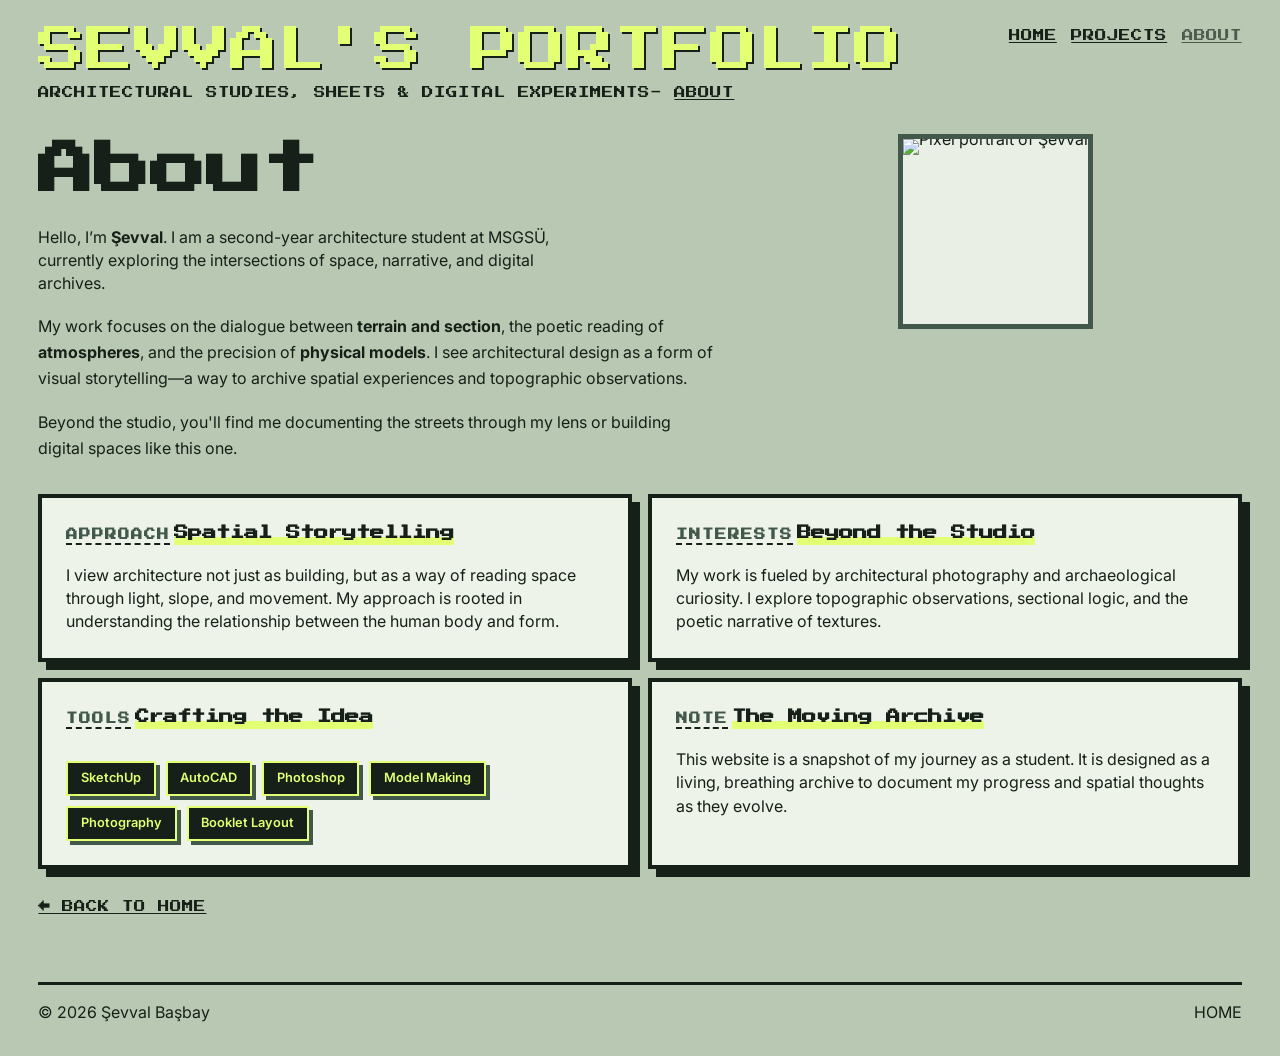
==== about.html @ 3dab89d3 "Add files via upload" ====
<!DOCTYPE html>
<html lang="tr">
<head>
  <meta charset="UTF-8" />
  <meta name="viewport" content="width=device-width, initial-scale=1.0" />
  <title>About | Şevval Başbay</title>

  <link rel="icon" type="image/png" href="images/portrait.png" />

  <link rel="preconnect" href="https://fonts.googleapis.com" />
  <link rel="preconnect" href="https://fonts.gstatic.com" crossorigin />
  <link
    href="https://fonts.googleapis.com/css2?family=Inter:wght@400;500;600;700;800&family=Press+Start+2P&family=Silkscreen:wght@400;700&family=Tiny5&family=VT323&display=swap"
    rel="stylesheet"
  />

  <link rel="stylesheet" href="style.css" />
</head>
<body>
  <div class="site-shell">
    <header class="site-header">
      <div class="container header-row">
        <div class="title-group">
          <a href="index.html" class="site-title font-cycle" id="cyclingTitle">SEVVAL'S PORTFOLIO</a>
          <p class="site-subtitle">
             ARCHITECTURAL STUDIES, SHEETS & DIGITAL EXPERIMENTS-
            <a href="about.html">ABOUT</a>
          </p>
        </div>

        <nav aria-label="Main navigation">
          <ul class="nav-links">
            <li><a href="index.html">HOME</a></li>
            <li><a href="index.html#projects">PROJECTS</a></li>
            <li><a href="about.html" class="active">ABOUT</a></li>
          </ul>
        </nav>
      </div>
    </header>

    <main class="about-page container">
      <section class="about-top reveal">
  <div class="about-left">
    <h1>About</h1>
    <p class="about-intro">
      Hello, I’m <strong>Şevval</strong>. I am a second-year architecture student at MSGSÜ, currently exploring the intersections of space, narrative, and digital archives.
    </p>
    <p class="about-description">
      My work focuses on the dialogue between <strong>terrain and section</strong>, the poetic reading of <strong>atmospheres</strong>, and the precision of <strong>physical models</strong>. I see architectural design as a form of visual storytelling—a way to archive spatial experiences and topographic observations. 
    </p>
    <p class="about-description">
      Beyond the studio, you'll find me documenting the streets through my lens or building digital spaces like this one.
    </p>
  </div>

  <div class="about-right portrait-card" id="portraitCard">
  <img src="images/portrait.png" alt="Pixel portrait of Şevval" class="portrait-open" />
  <img src="images/portrait-closed.png" alt="Pixel portrait of Şevval closed eyes" class="portrait-closed" />
  
  <div class="portrait-note" id="portraitNote">
    <span class="portrait-arrow">→</span>
    <span class="portrait-text">this is me & my froggy</span>
  </div>
</div>
</section>

      <section class="about-cards">
  <article class="about-card reveal">
    <span class="section-label">APPROACH</span>
    <h2>Spatial Storytelling</h2>
    <p>
      I view architecture not just as building, but as a way of reading space through light, slope, and movement. 
      My approach is rooted in understanding the relationship between the human body and form.
    </p>
  </article>

  <article class="about-card reveal">
    <span class="section-label">INTERESTS</span>
    <h2>Beyond the Studio</h2>
    <p>
      My work is fueled by architectural photography and archaeological curiosity. 
      I explore topographic observations, sectional logic, and the poetic narrative of textures.
    </p>
  </article>

  <article class="about-card reveal">
    <span class="section-label">TOOLS</span>
    <h2>Crafting the Idea</h2>
    <ul class="tool-pills">
      <li>SketchUp</li>
      <li>AutoCAD</li>
      <li>Photoshop</li>
      <li>Model Making</li>
      <li>Photography</li>
      <li>Booklet Layout</li>
    </ul>
  </article>

  <article class="about-card reveal">
    <span class="section-label">NOTE</span>
    <h2>The Moving Archive</h2>
    <p>
      This website is a snapshot of my journey as a student. 
      It is designed as a living, breathing archive to document my progress and spatial thoughts as they evolve.
    </p>
  </article>
</section>
      <div class="back-row reveal">
        <a href="index.html" class="back-home">← BACK TO HOME</a>
      </div>
    </main>

    <footer class="site-footer">
      <div class="container footer-row">
        <p>© 2026 Şevval Başbay</p>
        <a href="index.html">HOME</a>
      </div>
    </footer>
  </div>

  <script src="script.js"></script>
</body>
</html>
---- style.css ----
/* ---------------- RESET ---------------- */
* {
  margin: 0;
  padding: 0;
  box-sizing: border-box;
}

html {
  scroll-behavior: smooth;
}

body {
  font-family: "Inter", sans-serif;
  background: #b9c8b2;
  color: #162018;
  line-height: 1.45;
}

img {
  width: 100%;
  display: block;
}

a,
button {
  color: inherit;
  font: inherit;
}

a {
  text-decoration: none;
}

button {
  background: none;
  border: none;
  cursor: pointer;
}

ul {
  list-style: none;
}

.container {
  width: min(1280px, 94%);
  margin: 0 auto;
}

/* ---------------- TYPE ---------------- */
.site-title,
.strip-heading h2,
.card-text h3,
.panel-box h3,
.about-left h1,
.about-card h2,
.book-footer p,
.book-kicker,
.intro-page h3,
.project-window-text h3 {
  font-family: "Press Start 2P", cursive;
}

.site-title {
  font-size: clamp(1.8rem, 4vw, 3rem);
  line-height: 1.1;
  display: inline-block;
  transition: transform 0.25s ease, opacity 0.25s ease;
}

.site-subtitle,
.nav-links a,
.section-label,
.card-badge,
.panel-link a,
.back-home {
  font-family: "Press Start 2P", cursive;
  font-size: 0.72rem;
  line-height: 1.6;
}

.card-text p,
.panel-box p,
.about-intro,
.about-card p,
.intro-bar p,
.strip-heading p,
.intro-page p,
.project-window-text p {
  font-size: 1rem;
}

/* ---------------- CYCLING TITLE ---------------- */
.font-cycle {
  will-change: transform;
}

.title-font-1 {
  font-family: "Press Start 2P", cursive;
}

.title-font-2 {
  font-family: "Silkscreen", cursive;
}

.title-font-3 {
  font-family: "Tiny5", cursive;
}

.title-font-4 {
  font-family: "VT323", monospace;
  letter-spacing: 0.01em;
}

.font-switch {
  transform: translateY(-1px);
}

/* ---------------- HEADER ---------------- */
.site-header {
  padding: 1.5rem 0 1rem;
}

.header-row {
  display: grid;
  grid-template-columns: 1fr auto;
  gap: 1rem;
  align-items: start;
}

.title-group {
  display: flex;
  flex-direction: column;
  gap: 0.4rem;
}

.site-subtitle a,
.nav-links a,
.panel-link a,
.back-home {
  text-decoration: underline;
}

.nav-links {
  display: flex;
  gap: 0.9rem;
  flex-wrap: wrap;
  justify-content: flex-end;
}

.nav-links a.active {
  opacity: 0.65;
}

/* ---------------- INTRO ---------------- */
.intro-bar {
  padding: 0.7rem 0 1.8rem;
}

.intro-bar p {
  max-width: 760px;
}

/* ---------------- MOVING STRIP ---------------- */
.moving-strip-section {
  padding-bottom: 3rem;
}

.strip-heading {
  margin-bottom: 1.2rem;
}

.strip-heading h2 {
  font-size: clamp(1.2rem, 2vw, 1.8rem);
  line-height: 1.6;
  margin-bottom: 0.6rem;
}

.strip-viewport {
  overflow: hidden;
  width: 100%;
  padding: 5.4rem 0 1rem;
  position: relative;
}

.strip-track {
  display: flex;
  gap: 1.6rem;
  width: max-content;
  animation: scrollStrip 36s linear infinite;
}

.strip-track:hover {
  animation-play-state: paused;
}

@keyframes scrollStrip {
  from {
    transform: translateX(0);
  }
  to {
    transform: translateX(-45%);
  }
}

/* ---------------- CARDS ---------------- */
.study-card {
  position: relative;
  display: flex;
  flex-direction: column;
  gap: 1rem;
  width: 360px;
  flex-shrink: 0;
  min-height: 100%;
  cursor: pointer;
}

.card-image-wrap {
  background: #e9efe5;
  border: 5px solid #41584a;
  box-shadow: 0 0 0 1px #162018 inset;
  overflow: hidden;
  transition: transform 0.18s ease;
}

.card-image-wrap img {
  aspect-ratio: 4 / 6;
  object-fit: cover;
}

.study-card:hover .card-image-wrap {
  transform: translateY(-4px);
}

.card-badge {
  position: absolute;
  top: 12px;
  left: 12px;
  z-index: 2;
  padding: 0.45rem 0.7rem;
  border: 3px solid #41584a;
  box-shadow: 4px 4px 0 #41584a;
}

.badge-new {
  background: #d9e8c1;
}

.badge-popular {
  background: #dbe8df;
}

.card-text h3 {
  font-size: 1rem;
  line-height: 1.6;
  margin-bottom: 0.65rem;
}

.card-text p {
  max-width: 34ch;
}

/* ---------------- FROG ---------------- */
.frog-runner {
  position: absolute;
  left: -100px;
  top: 0rem;
  z-index: 20;
  animation: frogRun 11s linear infinite;
}

.frog-runner img {
  width: 64px;
  height: auto;
  display: block;
  filter: drop-shadow(0 2px 0 rgba(22, 32, 24, 0.14));
  transition: opacity 0.2s ease, filter 0.2s ease;
}

.frog-runner:hover img {
  opacity: 0.92;
  filter: drop-shadow(0 3px 0 rgba(22, 32, 24, 0.22));
}

.strip-viewport:hover .frog-runner,
.strip-viewport:hover .strip-track {
  animation-play-state: paused;
}

@keyframes frogRun {
  0% {
    transform: translateX(0) translateY(18px) rotate(0deg);
  }
  10% {
    transform: translateX(150px) translateY(0px) rotate(-10deg);
  }
  20% {
    transform: translateX(300px) translateY(18px) rotate(0deg);
  }
  30% {
    transform: translateX(470px) translateY(2px) rotate(-10deg);
  }
  40% {
    transform: translateX(640px) translateY(18px) rotate(0deg);
  }
  50% {
    transform: translateX(820px) translateY(0px) rotate(-10deg);
  }
  60% {
    transform: translateX(1000px) translateY(18px) rotate(0deg);
  }
  70% {
    transform: translateX(1180px) translateY(2px) rotate(-10deg);
  }
  80% {
    transform: translateX(1370px) translateY(18px) rotate(0deg);
  }
  90% {
    transform: translateX(1560px) translateY(0px) rotate(-10deg);
  }
  100% {
    transform: translateX(1760px) translateY(18px) rotate(0deg);
  }
}

/* ---------------- PANELS ---------------- */
.bottom-panel {
  display: grid;
  grid-template-columns: 1fr 1fr auto;
  gap: 1rem;
  padding-bottom: 3rem;
}

.panel-box {
  border: 4px solid #41584a;
  background: #edf3e8;
  padding: 1rem;
  min-height: 120px;
}

.panel-box h3 {
  font-size: 0.9rem;
  line-height: 1.6;
  margin-bottom: 0.7rem;
}

.panel-link {
  display: flex;
  align-items: center;
  justify-content: center;
  min-width: 250px;
}

/* ---------------- ABOUT PAGE ---------------- */
.about-page {
  padding: 1rem 0 3rem;
}

.about-top {
  display: grid;
  grid-template-columns: 1.1fr 0.8fr;
  gap: 2rem;
  align-items: start;
  margin-bottom: 2rem;
}

.section-label {
  display: inline-block;
  margin-bottom: 1rem;
}

.about-left h1 {
  font-size: clamp(2rem, 5vw, 3.5rem);
  line-height: 1.3;
  margin-bottom: 1.2rem;
}

.about-intro {
  max-width: 560px;
}

.about-right {
  border: 5px solid #41584a;
  background: #e9efe5;
  overflow: hidden;
  max-width: 420px;
}

.about-right img {
  width: 100%;
  aspect-ratio: 1 / 1;
  object-fit: cover;
  image-rendering: pixelated;
}

.about-cards {
  display: grid;
  grid-template-columns: repeat(2, 1fr);
  gap: 1rem;
}

.about-card {
  border: 4px solid #41584a;
  background: #edf3e8;
  padding: 1rem;
}

.about-card h2 {
  font-size: 1rem;
  line-height: 1.6;
  margin-bottom: 0.8rem;
}

.tool-pills {
  display: flex;
  flex-wrap: wrap;
  gap: 0.6rem;
  margin-top: 0.8rem;
}

.tool-pills li {
  padding: 0.45rem 0.7rem;
  border: 3px solid #41584a;
  background: #f8fbf6;
  font-size: 0.9rem;
  font-weight: 600;
}

.back-row {
  padding-top: 1.6rem;
}

/* ---------------- PORTRAIT NOTE ---------------- */
/* Ana Kapsayıcı */
.portrait-card {
  position: relative;
  cursor: pointer;
  width: fit-content; /* Sadece resim kadar yer kapla */
  margin: 0 auto;
  line-height: 0; /* Resim altındaki boşluğu siler */
}

/* Resimlerin Temel Ayarı */
.portrait-card img {
  max-width: 100%;
  height: auto;
  display: block;
}

/* Kapalı Göz Resmini Tam Üste Bindir */
.portrait-closed {
  position: absolute;
  top: 0;
  left: 0;
  opacity: 0; /* Normalde gizli */
  pointer-events: none; /* Tıklamayı engellemesin */
}

/* Göz kırpma sınıfı geldiğinde göster */
.portrait-card.blinking .portrait-closed {
  opacity: 1;
}

.portrait-note {
  position: absolute;
  /* Vesikalığın tam sol alt köşesine sıfırlıyoruz */
  bottom: 0;
  left: 0;
  
  /* Daha küçük ve zarif bir font boyutu */
  font-family: "Press Start 2P", cursive;
  font-size: 0.4rem; /* 0.5'ten 0.4'e düşürdük, tam bir mikro-etiket oldu */
  color: #162018;
  
  display: flex;
  align-items: center;
  gap: 0.25rem; /* Boşlukları da daralttık */
  
  opacity: 0;
  transform: translateY(5px); /* Daha kısa bir kayma mesafesi */
  pointer-events: none;
  transition: all 0.25s ease;
  z-index: 20;
  
  /* Kutuyu küçültmek için padding'i azalttık */
  background: rgba(232, 245, 202, 0.95);
  padding: 3px 6px; 
  
  /* Çerçeveleri incelttik ki kaba durmasın */
  border-top: 2px solid #162018; 
  border-right: 2px solid #162018;
  box-shadow: 1.5px 1.5px 0px #ccff00; /* Neon vurgusu da daha ince */
}

/* Hover olduğunda etiketi göster */
.portrait-card:hover .portrait-note {
  opacity: 1;
  transform: translateY(0);
}
/* Hover olduğunda veya aktifken yazı yerine gelsin */
.portrait-card:hover .portrait-note,
.portrait-card.active .portrait-note {
  opacity: 1;
  transform: translateY(-50%) translateX(0);
}

/* Kart aktif olduğunda veya üzerine gelindiğinde notu göster */
.portrait-card:hover .portrait-note,
.portrait-card.active .portrait-note {
  opacity: 1;
  transform: translateY(-50%) translateX(0);
}
.portrait-arrow {
  font-family: "Press Start 2P", cursive;
  font-size: 1rem;
  color: #162018;
  animation: arrowBounce 0.9s ease-in-out infinite;
}

.portrait-text {
  font-family: "Press Start 2P", cursive;
  font-size: 0.55rem;
  line-height: 1.6;
  background: #f8fbf6;
  border: 3px solid #41584a;
  padding: 0.45rem 0.55rem;
  box-shadow: 4px 4px 0 #41584a;
  color: #162018;
}

@keyframes arrowBounce {
  0% {
    transform: translateX(0) translateY(0);
  }
  50% {
    transform: translateX(6px) translateY(4px);
  }
  100% {
    transform: translateX(0) translateY(0);
  }
}

/* ---------------- BOOK MODAL ---------------- */
.book-modal {
  position: fixed;
  inset: 0;
  z-index: 3000;
  opacity: 0;
  visibility: hidden;
  transition: opacity 0.22s ease, visibility 0.22s ease;
}

.book-modal.active {
  opacity: 1;
  visibility: visible;
}

.book-overlay {
  position: absolute;
  inset: 0;
  background: rgba(12, 18, 13, 0.84);
}

.book-window {
  position: relative;
  width: min(1100px, 94vw);
  height: min(88vh, 920px);
  margin: 4vh auto 0;
  background: #edf3e8;
  border: 5px solid #41584a;
  box-shadow: 10px 10px 0 #162018;
  padding: 1.5rem 1rem 1rem;
  display: flex;
  flex-direction: column;
  z-index: 1;
}

.book-close {
  position: absolute;
  top: 12px;
  right: 14px;
  width: 46px;
  height: 46px;
  border: 4px solid #41584a;
  background: #f8fbf6;
  color: #162018;
  font-size: 2rem;
}

.book-viewer {
  flex: 1;
  display: grid;
  grid-template-columns: 60px 1fr 60px;
  gap: 0.8rem;
  align-items: center;
  min-height: 0;
}

.book-page-stage {
  height: 100%;
  display: flex;
  align-items: center;
  justify-content: center;
  perspective: 1400px;
  overflow: hidden;
}

.book-page-shell {
  width: 100%;
  height: 100%;
  max-width: 760px;
  display: flex;
  align-items: center;
  justify-content: center;
  transform-style: preserve-3d;
}

.book-page,
.book-page-shell img {
  width: 100%;
  max-height: 100%;
  background: #fff;
  border: 1px solid rgba(0, 0, 0, 0.08);
  box-shadow: 0 10px 24px rgba(0, 0, 0, 0.16);
}

.book-page {
  padding: clamp(1.2rem, 3vw, 2.5rem);
  display: flex;
  flex-direction: column;
  justify-content: center;
}

.book-kicker {
  font-size: 0.62rem;
  line-height: 1.8;
  margin-bottom: 1.2rem;
  color: #41584a;
}

.intro-page h3 {
  font-size: clamp(1rem, 2vw, 1.4rem);
  line-height: 1.8;
  margin-bottom: 1rem;
}

.intro-page p {
  margin-bottom: 1rem;
  color: #162018;
}

.intro-note {
  font-weight: 700;
}

.book-page-shell img {
  object-fit: contain;
}

.book-image-hidden {
  display: none;
}

.book-page-hidden {
  display: none;
}

.book-page-shell.flip-next {
  animation: flipNext 0.5s ease;
}

.book-page-shell.flip-prev {
  animation: flipPrev 0.5s ease;
}

@keyframes flipNext {
  0% {
    transform: rotateY(0deg) scale(1);
    opacity: 1;
  }
  50% {
    transform: rotateY(-18deg) scale(0.985);
    opacity: 0.75;
  }
  100% {
    transform: rotateY(0deg) scale(1);
    opacity: 1;
  }
}

@keyframes flipPrev {
  0% {
    transform: rotateY(0deg) scale(1);
    opacity: 1;
  }
  50% {
    transform: rotateY(18deg) scale(0.985);
    opacity: 0.75;
  }
  100% {
    transform: rotateY(0deg) scale(1);
    opacity: 1;
  }
}

.book-nav {
  width: 52px;
  height: 52px;
  border: 4px solid #41584a;
  background: #f8fbf6;
  color: #162018;
  font-family: "Press Start 2P", cursive;
  font-size: 0.8rem;
}

.book-footer {
  padding-top: 0.8rem;
  text-align: center;
}

.book-footer p {
  font-size: 0.62rem;
}

/* ---------------- PROJECT MODAL ---------------- */
.project-modal {
  position: fixed;
  inset: 0;
  z-index: 4000;
  opacity: 0;
  visibility: hidden;
  transition: opacity 0.22s ease, visibility 0.22s ease;
}

.project-modal.active {
  opacity: 1;
  visibility: visible;
}

.project-overlay {
  position: absolute;
  inset: 0;
  background: rgba(12, 18, 13, 0.78);
}

.project-window {
  position: relative;
  width: min(900px, 94vw);
  max-height: 88vh;
  overflow-y: auto;
  margin: 6vh auto 0;
  background: #edf3e8;
  border: 5px solid #41584a;
  box-shadow: 10px 10px 0 #162018;
  padding: 1.2rem;
  z-index: 1;
}

.project-close {
  position: absolute;
  top: 10px;
  right: 12px;
  width: 44px;
  height: 44px;
  border: 4px solid #41584a;
  background: #f8fbf6;
  color: #162018;
  font-size: 1.8rem;
}

.project-window-text {
  padding-right: 3.2rem;
  margin-bottom: 1rem;
}

.project-window-text h3 {
  font-size: 0.95rem;
  line-height: 1.8;
  margin-bottom: 0.9rem;
}

.project-window-text p {
  line-height: 1.7;
}

.project-single-area {
  display: block;
}

.project-window-image {
  background: #e9efe5;
  border: 4px solid #41584a;
  overflow: hidden;
}

.project-window-image img {
  width: 100%;
  height: auto;
  display: block;
}

.project-gallery-area {
  display: none;
}

.project-gallery-grid {
  display: grid;
  grid-template-columns: repeat(2, 1fr);
  gap: 1rem;
}

.project-gallery-grid img {
  width: 100%;
  display: block;
  border: 4px solid #41584a;
  background: white;
}

/* ---------------- REVEAL ---------------- */
.reveal {
  opacity: 0;
  transform: translateY(18px);
  transition: opacity 0.45s ease, transform 0.45s ease;
}

.reveal.visible {
  opacity: 1;
  transform: translateY(0);
}

/* ---------------- FOOTER ---------------- */
.site-footer {
  padding: 1rem 0 2rem;
}

.footer-row {
  display: flex;
  justify-content: space-between;
  align-items: center;
  gap: 1rem;
  border-top: 3px solid #162018;
  padding-top: 1rem;
}

/* ---------------- RESPONSIVE ---------------- */
@media (max-width: 1000px) {
  .bottom-panel,
  .about-top,
  .about-cards,
  .header-row {
    grid-template-columns: 1fr;
  }

  .nav-links {
    justify-content: flex-start;
  }

  .study-card {
    width: 300px;
  }

  .frog-runner img {
    width: 58px;
  }

  .portrait-note {
    left: 14px;
    top: 14px;
    transform: translateY(0) translateX(-6px);
  }

  .portrait-card.active .portrait-note {
    transform: translateY(0) translateX(0);
  }
}

@media (max-width: 700px) {
  .book-window {
    padding-top: 3.4rem;
  }

  .book-viewer {
    grid-template-columns: 44px 1fr 44px;
  }

  .book-nav {
    width: 40px;
    height: 40px;
    font-size: 0.65rem;
  }

  .intro-page p {
    font-size: 0.95rem;
  }

  .project-gallery-grid {
    grid-template-columns: 1fr;
  }
}

@media (max-width: 640px) {
  .bottom-panel,
  .about-cards {
    grid-template-columns: 1fr;
  }

  .site-title {
    font-size: 1.6rem;
  }

  .site-subtitle,
  .nav-links a,
  .section-label,
  .card-badge,
  .panel-link a,
  .back-home {
    font-size: 0.58rem;
  }

  .card-text p,
  .panel-box p,
  .about-intro,
  .about-card p,
  .intro-bar p,
  .strip-heading p,
  .intro-page p,
  .project-window-text p {
    font-size: 0.95rem;
  }

  .study-card {
    width: 250px;
  }

  .frog-runner img {
    width: 48px;
  }

  .portrait-arrow {
    font-size: 0.9rem;
  }

  .portrait-text {
    font-size: 0.48rem;
  }
}
/* ... Önceki CSS Kodların Tamamı Burada Olacak ... */

/* GÖRSEL GALERİ VE LIGHTBOX EKLEMELERİ */
.project-gallery-grid img {
  cursor: zoom-in;
  transition: transform 0.2s ease, filter 0.2s ease;
}

.project-gallery-grid img:hover {
  transform: scale(1.02);
  filter: brightness(0.9);
}

.lightbox {
  position: fixed;
  inset: 0;
  background: rgba(12, 18, 13, 0.95);
  z-index: 6000;
  display: none;
  align-items: center;
  justify-content: center;
  cursor: zoom-out;
}

.lightbox img {
  max-width: 90%;
  max-height: 90%;
  object-fit: contain;
  border: 4px solid #41584a;
  box-shadow: 0 0 40px rgba(0,0,0,0.5);
}

.lightbox.active {
  display: flex;
}

/* Şerit genişliğini 7 projeye göre %50 yapıyoruz */
@keyframes scrollStrip {
  from { transform: translateX(0); }
  to { transform: translateX(-50%); } 
}
.about-description {
  margin-top: 1.2rem;
  font-size: 1rem;
  line-height: 1.6;
}
.site-title {
  color: #e3ff73; /* Daha canlı bir ton */
  text-shadow: 2px 2px 0px #162018; /* Okunurluk için hafif gölge */
  /* Diğer özellikler aynı kalabilir */
}

.nav-dropdown {
  position: relative;
}

.dropdown-menu {
  position: absolute;
  top: 100%;
  right: 0;
  background: #edf3e8;
  border: 3px solid #41584a;
  box-shadow: 4px 4px 0px #162018;
  display: none; /* Varsayılan kapalı */
  z-index: 5000;
  width: 200px;
  padding: 0.5rem;
}

.dropdown-menu li {
  padding: 0.4rem;
  border-bottom: 1px solid #b9c8b2;
}

.dropdown-menu a {
  font-size: 0.6rem !important;
  text-decoration: none !important;
}

.dropdown-menu a:hover {
  background: #b9c8b2;
}

.nav-dropdown:hover .dropdown-menu {
  display: block; /* Hover ile açılır */
}

.about-card {
  /* Ana yapı */
  border: 4px solid #162018; 
  background: #edf3e8; /* Arka planla uyumlu yumuşak zemin */
  padding: 1.5rem;
  position: relative;
  
  /* Mekansal derinlik katan gölge */
  box-shadow: 8px 8px 0px #162018; 
  transition: all 0.2s ease;
}

.about-card:hover {
  /* Üzerine gelince neon yeşili gölgeye dönüşsün */
  transform: translate(-4px, -4px);
  box-shadow: 12px 12px 0px #e3ff73; /* Başlıktaki canlı renk! */
}

.about-card h2 {
  font-family: "Press Start 2P", cursive;
  font-size: 0.9rem;
  color: #162018;
  margin-bottom: 1rem;
  
  /* Başlığın altına neon bir vurgu */
  display: inline-block;
  box-shadow: inset 0 -8px 0 #e3ff73; 
}

.section-label {
  color: #41584a;
  font-weight: 800;
  letter-spacing: 1px;
  border-bottom: 2px dashed #162018;
  margin-bottom: 1.2rem;
}

/* Araç butonlarını da (pills) canlandıralım */
.tool-pills li {
  background: #162018;
  color: #e3ff73; /* Başlıktaki canlı yeşil */
  border: 2px solid #e3ff73;
  padding: 0.4rem 0.8rem;
  font-size: 0.8rem;
  box-shadow: 4px 4px 0px #41584a;
  transition: transform 0.1s;
}

.tool-pills li:hover {
  transform: scale(1.05);
  background: #e3ff73;
  color: #162018;
}

.dropdown-menu {
  position: absolute;
  top: 110%;
  right: 0;
  background: #edf3e8; /* Soft, krem-yeşil zemin */
  border: 3px solid #162018; /* Net ama ince çerçeve */
  box-shadow: 6px 6px 0px #41584a; /* Neon yerine daha ağırbaşlı bir gölge */
  display: none;
  z-index: 5000;
  width: 220px;
  padding: 0; /* İçerik çizgilerle tam otursun diye */
}

.dropdown-menu li {
  border-bottom: 1px solid #b9c8b2;
  transition: all 0.2s ease;
}

.dropdown-menu li:last-child {
  border-bottom: none;
}

.dropdown-menu a {
  font-family: "Press Start 2P", cursive;
  font-size: 0.65rem !important;
  color: #162018 !important;
  padding: 1rem 0.8rem;
  display: block;
  text-decoration: none !important;
  position: relative;
  overflow: hidden;
}

/* HOVER DURUMU: Soft değişim + minik neon vurgu */
.dropdown-menu li:hover {
  background: #f8fbf6; /* Hafif aydınlanma */
}

.dropdown-menu a:hover {
  color: #41584a !important;
  padding-left: 1.2rem; /* Hafif bir kayma hareketi */
}

/* Seçeneğin yanına küçük bir neon nokta veya çizgi */
.dropdown-menu a::before {
  content: "→";
  position: absolute;
  left: -20px;
  color: #e3ff73; /* İşte o meşhur neon yeşili burada devreye giriyor! */
  transition: left 0.2s ease;
}

.dropdown-menu a:hover::before {
  left: 5px;
}

.panel-box {
  /* Ana yapı */
  border: 4px solid #162018; 
  background: #edf3e8; 
  padding: 1.5rem;
  transition: all 0.2s ease;
  position: relative;
  
  /* Mekansal derinlik */
  box-shadow: 6px 6px 0px #162018; 
}

/* Hover etkisinde neon yeşili vurgusu */
.panel-box:hover {
  transform: translate(-3px, -3px);
  box-shadow: 10px 10px 0px #e3ff73; /* Başlıktaki canlı neon yeşil! */
}

.panel-box h3 {
  font-family: "Press Start 2P", cursive;
  font-size: 0.8rem;
  color: #162018;
  margin-bottom: 1rem;
  
  /* Başlık vurgusu */
  display: inline-block;
  box-shadow: inset 0 -6px 0 #e3ff73; 
}

/* "GO TO ABOUT" Kutusu (Daha interaktif bir buton gibi) */
.panel-link {
  background: #162018; /* Siyah zemin */
}

.panel-link a {
  color: #e3ff73 !important; /* Neon yeşili yazı */
  text-decoration: none;
  font-family: "Press Start 2P", cursive;
  font-size: 0.7rem;
  display: flex;
  align-items: center;
  justify-content: center;
  height: 100%;
  width: 100%;
}

.panel-link:hover {
  background: #e3ff73; /* Hover'da tersine dönsün */
}

.panel-link:hover a {
  color: #162018 !important;
}
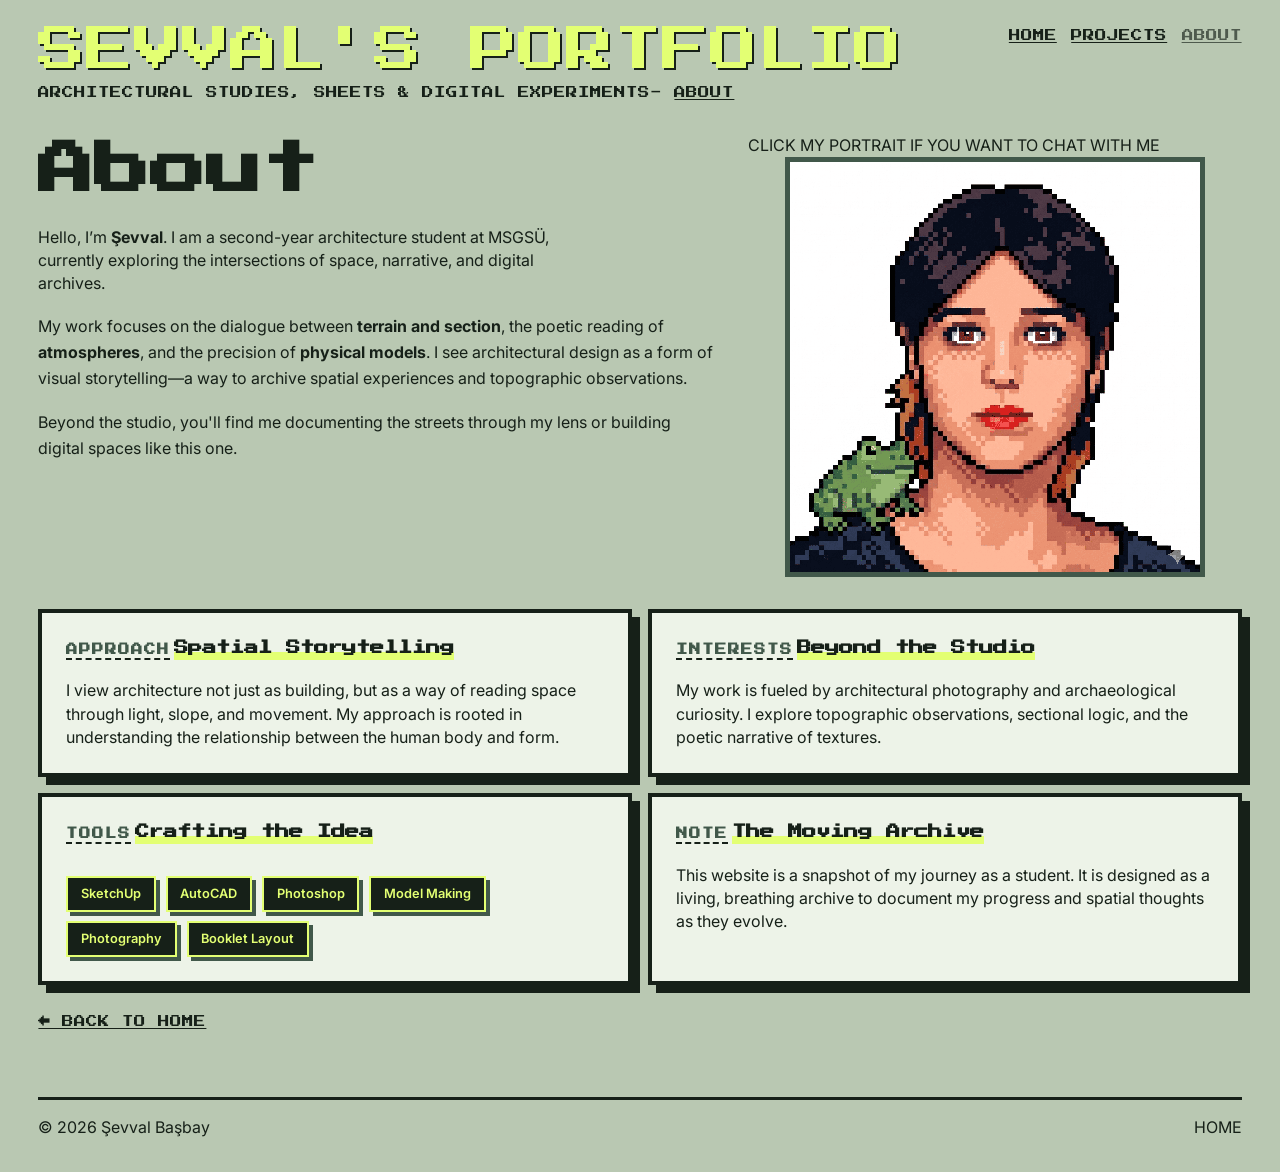
==== commit 8c9dc02e: "Update about.html" ====
--- a/about.html
+++ b/about.html
@@ -23,7 +23,7 @@
         <div class="title-group">
           <a href="index.html" class="site-title font-cycle" id="cyclingTitle">SEVVAL'S PORTFOLIO</a>
           <p class="site-subtitle">
-             ARCHITECTURAL STUDIES, SHEETS & DIGITAL EXPERIMENTS-
+            ARCHITECTURAL STUDIES, SHEETS & DIGITAL EXPERIMENTS-
             <a href="about.html">ABOUT</a>
           </p>
         </div>
@@ -40,71 +40,78 @@
 
     <main class="about-page container">
       <section class="about-top reveal">
-  <div class="about-left">
-    <h1>About</h1>
-    <p class="about-intro">
-      Hello, I’m <strong>Şevval</strong>. I am a second-year architecture student at MSGSÜ, currently exploring the intersections of space, narrative, and digital archives.
-    </p>
-    <p class="about-description">
-      My work focuses on the dialogue between <strong>terrain and section</strong>, the poetic reading of <strong>atmospheres</strong>, and the precision of <strong>physical models</strong>. I see architectural design as a form of visual storytelling—a way to archive spatial experiences and topographic observations. 
-    </p>
-    <p class="about-description">
-      Beyond the studio, you'll find me documenting the streets through my lens or building digital spaces like this one.
-    </p>
-  </div>
+        <div class="about-left">
+          <h1>About</h1>
+          <p class="about-intro">
+            Hello, I’m <strong>Şevval</strong>. I am a second-year architecture student at MSGSÜ, currently exploring the intersections of space, narrative, and digital archives.
+          </p>
+          <p class="about-description">
+            My work focuses on the dialogue between <strong>terrain and section</strong>, the poetic reading of <strong>atmospheres</strong>, and the precision of <strong>physical models</strong>. I see architectural design as a form of visual storytelling—a way to archive spatial experiences and topographic observations. 
+          </p>
+          <p class="about-description">
+            Beyond the studio, you'll find me documenting the streets through my lens or building digital spaces like this one.
+          </p>
+        </div>
 
-  <div class="about-right portrait-card" id="portraitCard">
-  <img src="images/portrait.png" alt="Pixel portrait of Şevval" class="portrait-open" />
-  <img src="images/portrait-closed.png" alt="Pixel portrait of Şevval closed eyes" class="portrait-closed" />
-  
-  <div class="portrait-note" id="portraitNote">
-    <span class="portrait-arrow">→</span>
-    <span class="portrait-text">this is me & my froggy</span>
-  </div>
-</div>
-</section>
+        <div class="about-right-column">
+          <div class="portrait-hint-text">
+            CLICK MY PORTRAIT IF YOU WANT TO CHAT WITH ME
+          </div>
+
+          <div class="about-right portrait-card" id="portraitCard">
+            <img src="images/portrait.png" alt="Pixel portrait of Şevval" class="portrait-open" />
+            <img src="images/portrait-closed.png" alt="Pixel portrait of Şevval closed eyes" class="portrait-closed" />
+            
+            <div class="portrait-note" id="portraitNote">
+              <span class="portrait-arrow">→</span>
+              <span class="portrait-text">this is me & my froggy</span>
+            </div>
+          </div>
+        </div>
+      </section>
 
       <section class="about-cards">
-  <article class="about-card reveal">
-    <span class="section-label">APPROACH</span>
-    <h2>Spatial Storytelling</h2>
-    <p>
-      I view architecture not just as building, but as a way of reading space through light, slope, and movement. 
-      My approach is rooted in understanding the relationship between the human body and form.
-    </p>
-  </article>
+        <article class="about-card reveal">
+          <span class="section-label">APPROACH</span>
+          <h2>Spatial Storytelling</h2>
+          <p>
+            I view architecture not just as building, but as a way of reading space through light, slope, and movement. 
+            My approach is rooted in understanding the relationship between the human body and form.
+          </p>
+        </article>
 
-  <article class="about-card reveal">
-    <span class="section-label">INTERESTS</span>
-    <h2>Beyond the Studio</h2>
-    <p>
-      My work is fueled by architectural photography and archaeological curiosity. 
-      I explore topographic observations, sectional logic, and the poetic narrative of textures.
-    </p>
-  </article>
+        <article class="about-card reveal">
+          <span class="section-label">INTERESTS</span>
+          <h2>Beyond the Studio</h2>
+          <p>
+            My work is fueled by architectural photography and archaeological curiosity. 
+            I explore topographic observations, sectional logic, and the poetic narrative of textures.
+          </p>
+        </article>
 
-  <article class="about-card reveal">
-    <span class="section-label">TOOLS</span>
-    <h2>Crafting the Idea</h2>
-    <ul class="tool-pills">
-      <li>SketchUp</li>
-      <li>AutoCAD</li>
-      <li>Photoshop</li>
-      <li>Model Making</li>
-      <li>Photography</li>
-      <li>Booklet Layout</li>
-    </ul>
-  </article>
+        <article class="about-card reveal">
+          <span class="section-label">TOOLS</span>
+          <h2>Crafting the Idea</h2>
+          <ul class="tool-pills">
+            <li>SketchUp</li>
+            <li>AutoCAD</li>
+            <li>Photoshop</li>
+            <li>Model Making</li>
+            <li>Photography</li>
+            <li>Booklet Layout</li>
+          </ul>
+        </article>
 
-  <article class="about-card reveal">
-    <span class="section-label">NOTE</span>
-    <h2>The Moving Archive</h2>
-    <p>
-      This website is a snapshot of my journey as a student. 
-      It is designed as a living, breathing archive to document my progress and spatial thoughts as they evolve.
-    </p>
-  </article>
-</section>
+        <article class="about-card reveal">
+          <span class="section-label">NOTE</span>
+          <h2>The Moving Archive</h2>
+          <p>
+            This website is a snapshot of my journey as a student. 
+            It is designed as a living, breathing archive to document my progress and spatial thoughts as they evolve.
+          </p>
+        </article>
+      </section>
+
       <div class="back-row reveal">
         <a href="index.html" class="back-home">← BACK TO HOME</a>
       </div>
@@ -120,4 +127,4 @@
 
   <script src="script.js"></script>
 </body>
-</html>+</html>
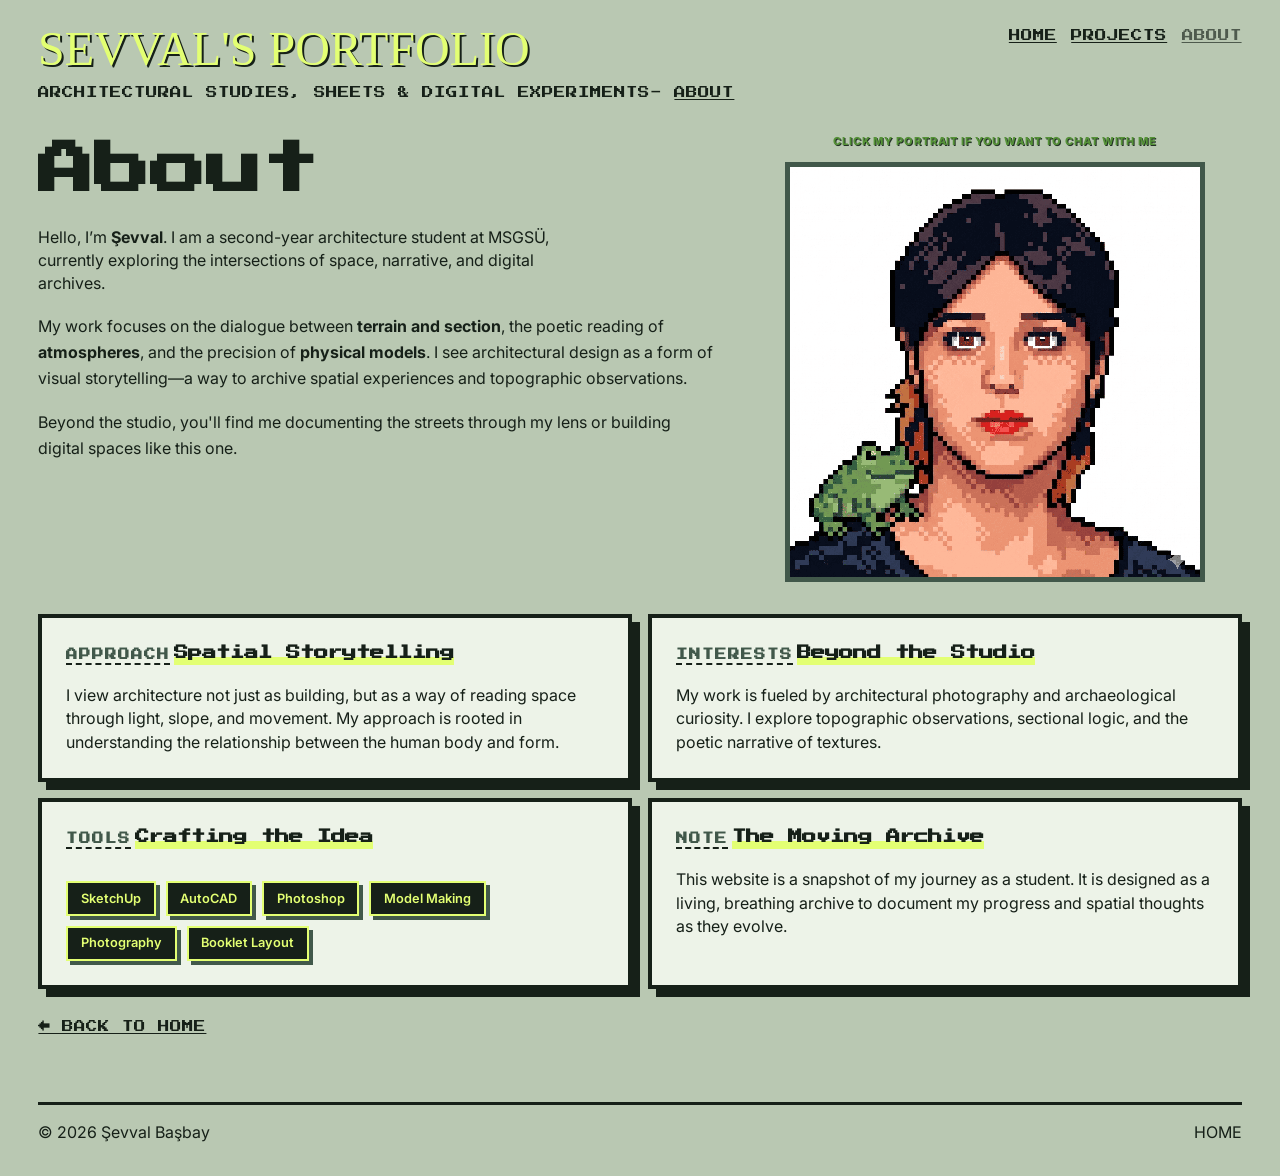
==== commit 011e4a93: "Add files via upload" ====
--- a/about.html
+++ b/about.html
@@ -127,4 +127,4 @@
 
   <script src="script.js"></script>
 </body>
-</html>
+</html>
--- a/style.css
+++ b/style.css
@@ -259,66 +259,16 @@
   max-width: 34ch;
 }
 
-/* ---------------- FROG ---------------- */
-.frog-runner {
-  position: absolute;
-  left: -100px;
-  top: 0rem;
-  z-index: 20;
-  animation: frogRun 11s linear infinite;
-}
-
-.frog-runner img {
-  width: 64px;
-  height: auto;
-  display: block;
-  filter: drop-shadow(0 2px 0 rgba(22, 32, 24, 0.14));
-  transition: opacity 0.2s ease, filter 0.2s ease;
-}
-
-.frog-runner:hover img {
-  opacity: 0.92;
-  filter: drop-shadow(0 3px 0 rgba(22, 32, 24, 0.22));
-}
-
-.strip-viewport:hover .frog-runner,
-.strip-viewport:hover .strip-track {
-  animation-play-state: paused;
-}
-
+
+
+/* 🚀 SADECE SOLDAN SAĞA PÜRÜZSÜZ KAYDIRMA MOTORU */
 @keyframes frogRun {
   0% {
-    transform: translateX(0) translateY(18px) rotate(0deg);
-  }
-  10% {
-    transform: translateX(150px) translateY(0px) rotate(-10deg);
-  }
-  20% {
-    transform: translateX(300px) translateY(18px) rotate(0deg);
-  }
-  30% {
-    transform: translateX(470px) translateY(2px) rotate(-10deg);
-  }
-  40% {
-    transform: translateX(640px) translateY(18px) rotate(0deg);
-  }
-  50% {
-    transform: translateX(820px) translateY(0px) rotate(-10deg);
-  }
-  60% {
-    transform: translateX(1000px) translateY(18px) rotate(0deg);
-  }
-  70% {
-    transform: translateX(1180px) translateY(2px) rotate(-10deg);
-  }
-  80% {
-    transform: translateX(1370px) translateY(18px) rotate(0deg);
-  }
-  90% {
-    transform: translateX(1560px) translateY(0px) rotate(-10deg);
+    transform: translateX(0);
   }
   100% {
-    transform: translateX(1760px) translateY(18px) rotate(0deg);
+    /* Ekran genişliğine göre kurbağanın şeridin sonuna kadar pürüzsüz akmasını sağlar */
+    transform: translateX(calc(100vw + 150px)); 
   }
 }
 
@@ -549,7 +499,9 @@
   transition: opacity 0.22s ease, visibility 0.22s ease;
 }
 
-.book-modal.active {
+/* 🎯 GARANTİ AÇILIŞ: Hem 'active' hem 'is-active' sınıflarını destekliyoruz */
+.book-modal.active,
+.book-modal.is-active {
   opacity: 1;
   visibility: visible;
 }
@@ -584,6 +536,7 @@
   background: #f8fbf6;
   color: #162018;
   font-size: 2rem;
+  cursor: pointer;
 }
 
 .book-viewer {
@@ -614,20 +567,28 @@
   transform-style: preserve-3d;
 }
 
-.book-page,
-.book-page-shell img {
+/* 🎯 GÖRÜNÜRLÜK KİLİT KIRICI: Resimleri ve sayfaları birbirinden bağımsız kurallarla netleştiriyoruz */
+.book-page {
   width: 100%;
+  height: 100%;
+  background: #fff;
+  border: 1px solid rgba(0, 0, 0, 0.08);
+  box-shadow: 0 10px 24px rgba(0, 0, 0, 0.16);
+  padding: clamp(1.2rem, 3vw, 2.5rem);
+  display: flex;
+  flex-direction: column;
+  justify-content: center;
+}
+
+#bookImage {
+  width: 100%;
+  height: 100%;
   max-height: 100%;
   background: #fff;
   border: 1px solid rgba(0, 0, 0, 0.08);
   box-shadow: 0 10px 24px rgba(0, 0, 0, 0.16);
-}
-
-.book-page {
-  padding: clamp(1.2rem, 3vw, 2.5rem);
-  display: flex;
-  flex-direction: column;
-  justify-content: center;
+  object-fit: contain;
+  display: block !important; /* JS gizleme sınıfını kaldırınca tarayıcıyı resmi göstermeye zorlar */
 }
 
 .book-kicker {
@@ -652,18 +613,16 @@
   font-weight: 700;
 }
 
-.book-page-shell img {
-  object-fit: contain;
-}
-
+/* 🎯 GİZLEME SINIFLARI: !important ile tarayıcıya kesin emir veriyoruz */
 .book-image-hidden {
-  display: none;
+  display: none !important;
 }
 
 .book-page-hidden {
-  display: none;
-}
-
+  display: none !important;
+}
+
+/* --- ANIMASYONLAR --- */
 .book-page-shell.flip-next {
   animation: flipNext 0.5s ease;
 }
@@ -673,33 +632,15 @@
 }
 
 @keyframes flipNext {
-  0% {
-    transform: rotateY(0deg) scale(1);
-    opacity: 1;
-  }
-  50% {
-    transform: rotateY(-18deg) scale(0.985);
-    opacity: 0.75;
-  }
-  100% {
-    transform: rotateY(0deg) scale(1);
-    opacity: 1;
-  }
+  0% { transform: rotateY(0deg) scale(1); opacity: 1; }
+  50% { transform: rotateY(-18deg) scale(0.985); opacity: 0.75; }
+  100% { transform: rotateY(0deg) scale(1); opacity: 1; }
 }
 
 @keyframes flipPrev {
-  0% {
-    transform: rotateY(0deg) scale(1);
-    opacity: 1;
-  }
-  50% {
-    transform: rotateY(18deg) scale(0.985);
-    opacity: 0.75;
-  }
-  100% {
-    transform: rotateY(0deg) scale(1);
-    opacity: 1;
-  }
+  0% { transform: rotateY(0deg) scale(1); opacity: 1; }
+  50% { transform: rotateY(18deg) scale(0.985); opacity: 0.75; }
+  100% { transform: rotateY(0deg) scale(1); opacity: 1; }
 }
 
 .book-nav {
@@ -710,6 +651,7 @@
   color: #162018;
   font-family: "Press Start 2P", cursive;
   font-size: 0.8rem;
+  cursor: pointer;
 }
 
 .book-footer {
@@ -720,7 +662,6 @@
 .book-footer p {
   font-size: 0.62rem;
 }
-
 /* ---------------- PROJECT MODAL ---------------- */
 .project-modal {
   position: fixed;
@@ -1194,3 +1135,396 @@
   color: #162018 !important;
 }
 
+/* 1. ANA KONTEYNER: Ekranı tam kapla ve karart */
+#splash-screen {
+    position: fixed;
+    top: 0;
+    left: 0;
+    width: 100vw;
+    height: 100vh;
+    background-color: #1a230a; /* Senin sevdiğin o koyu brutalist yeşil */
+    display: flex;
+    justify-content: center;
+    align-items: center;
+    z-index: 9999;
+    cursor: pointer;
+    overflow: hidden;
+}
+
+/* 2. ANİMASYON ALANI: Görsellerin duracağı yer */
+.peeking-fullscreen {
+    position: relative;
+    width: 100%;
+    height: 100%;
+    display: flex;
+    justify-content: center;
+    align-items: center;
+}
+
+/* 3. RESİMLER: Sığdırma ve Piksel Ayarı */
+.peek-frame {
+    position: absolute;
+    top: 50%; left: 50%;
+    transform: translate(-50%, -50%); /* Tam merkeze hizala */
+    
+    /* GÖRSELİ sığdırma ayarı */
+    max-width: 100vw;  /* Ekran genişliğini geçme */
+    max-height: 100vh; /* Ekran yüksekliğini geçme */
+    width: auto; height: auto; /* Oranları koru */
+    
+    /*object-fit: contain; /* Alternatif: Bu da sığdırır ama boşluk bırakabilir */
+    
+    /* PİKSEL ART BOZULMAMASI İÇİN (Kritik!) */
+    image-rendering: pixelated; 
+    image-rendering: crisp-edges;
+    
+    opacity: 0; /* Başlangıçta gizli */
+    transition: opacity 0.1s; 
+}
+/* 4. ANİMASYON RİTMİ (Göz Kırpma ve Nefes) */
+
+/* Frame 1: Göz Açık - Varsayılan halin */
+.peek-frame.frame-1 {
+    opacity: 1;
+    z-index: 1;
+}
+
+/* Frame 2: Kurbağa Nefes Alıyor (Nefes Alma Ritmi) */
+@keyframes breathing {
+    0%, 40%, 100% { opacity: 0; }
+    50%, 90% { opacity: 1; }
+}
+.peek-frame.frame-2 {
+    animation: breathing 6s infinite;
+    z-index: 2;
+}
+
+/* Frame 3: Göz Kırpma (Anlık Hareket) */
+@keyframes blinkOnly {
+    0%, 94%, 100% { opacity: 0; }
+    95%, 98% { opacity: 1; } /* Saniyenin onda biri kadar görünür */
+}
+.peek-frame.frame-3 {
+    animation: blinkOnly 4s infinite;
+    z-index: 3;
+}
+
+/* 5. YAZI: Alttaki küçük tıkla ibaresi */
+.click-hint {
+    position: absolute;
+    bottom: 40px;
+    font-family: 'Press Start 2P', cursive;
+    font-size: 10px;
+    color: #e8f5ca;
+    text-shadow: 2px 2px 0px #000;
+    letter-spacing: 2px;
+    z-index: 100;
+}
+
+/* ==========================================================================
+   🎮 RETRO INTRO SEQUENCE & OVERLAY SYSTEM (ŞEVVAL'S PORTFOLIO)
+   ========================================================================== */
+
+#splash-screen {
+  position: fixed;
+  inset: 0;
+  background-color: #b9c8b2; /* Kırpılmış transparan GIF ile kusursuz arka plan tonu */
+  z-index: 999999; /* Tüm modal ve sitenin en tepesinde kalması için katman yükseltildi */
+  overflow: hidden;
+  cursor: pointer;
+  /* Tıklandığında pürüzsüz retro adımlarla (steps) yukarı kayarak yok olacak */
+  transition: transform 0.5s steps(8) ease-in, opacity 0.4s ease, visibility 0.4s;
+}
+
+#splash-screen.fade-out {
+  transform: translateY(-100vh);
+  opacity: 0;
+  visibility: hidden;
+}
+
+.splash-container {
+  position: relative;
+  width: 100%;
+  height: 100%;
+}
+
+/* 🔡 ANA BAŞLIK KUTUSU (ÖNCE ORTADA, SONRA YUKARI YAVAŞÇA TIRMANAN) */
+.title-wrapper {
+  position: absolute;
+  top: 42%; 
+  left: 50%;
+  transform: translateX(-50%);
+  width: 100%;
+  text-align: center;
+  z-index: 20;
+  padding: 0 20px;
+  animation: introMoveTitleUp 2.2s cubic-bezier(0.25, 1, 0.5, 1) forwards;
+  animation-delay: 0.4s;
+}
+
+@keyframes introMoveTitleUp {
+  to {
+    top: 13%; 
+  }
+}
+
+/* 🔥 FORMATI DEĞİŞİRKEN ASLA ALTTAKİ ELEMANI İTMEYEN BAŞLIK */
+#retro-title {
+  font-size: 2.5rem; 
+  letter-spacing: 2px;
+  line-height: 50px; 
+  text-shadow: 4px 4px 0px #edf3e8;
+  display: block;
+  margin: 0;
+  padding: 0;
+  animation: introFontAndColorGlitch 1.4s steps(1) infinite;
+}
+
+@keyframes introFontAndColorGlitch {
+  0%, 100% { 
+    font-family: 'Press Start 2P', cursive, monospace; 
+    color: #162018; 
+    font-size: 2.3rem;
+  }
+  25% { 
+    font-family: 'VT323', monospace; 
+    font-size: 4rem; 
+    color: #633e24; 
+    letter-spacing: 5px;
+  }
+  50% { 
+    font-family: 'Silkscreen', sans-serif, monospace; 
+    font-size: 2.6rem;
+    color: #4b6344; 
+    transform: skewX(-2deg);
+  }
+  75% { 
+    font-family: 'Press Start 2P', cursive, monospace; 
+    color: #162018;
+    font-size: 2.3rem;
+    font-style: italic;
+  }
+}
+
+/* 📍 BAŞLIKLA BERABER TAM ORTADA DOĞUP, ONUNLA BERABER YUKARI SÜZÜLEN SABİT KUTU */
+.blink-wrapper {
+  position: absolute;
+  top: 51%; 
+  left: 50%;
+  transform: translateX(-50%);
+  width: 100%;
+  text-align: center;
+  z-index: 25;
+  animation: introMoveBlinkUp 2.2s cubic-bezier(0.25, 1, 0.5, 1) forwards;
+  animation-delay: 0.4s;
+}
+
+@keyframes introMoveBlinkUp {
+  to {
+    top: 24%; 
+  }
+}
+
+/* ✨ İNCE RETRO: CLICK TO START */
+.blink-start-text {
+  font-family: 'VT323', monospace; 
+  font-size: 2.2rem;
+  color: #162018;
+  letter-spacing: 2px;
+  opacity: 0;
+  line-height: 30px; 
+  display: inline-block;
+  margin: 0;
+  padding: 0;
+  animation: introArcadeBlink 0.8s ease infinite alternate;
+  animation-delay: 2.6s; 
+}
+
+@keyframes introArcadeBlink {
+  0% { opacity: 0; }
+  100% { opacity: 0.8; }
+}
+
+/* 🚀 İDEAL BOYUTA GETİRİLMİŞ, TABANA SIFIR YAVAŞ ASANSÖR GIF SİSTEMİ */
+.peeking-gif-wrapper {
+  position: absolute;
+  bottom: -750px; 
+  left: 50%;
+  transform: translateX(-50%);
+  width: 660px; 
+  max-width: 95vw;
+  height: auto;
+  image-rendering: pixelated; 
+  z-index: 10;
+  animation: introSlideUpSlow 2.2s cubic-bezier(0.25, 1, 0.5, 1) forwards;
+  animation-delay: 0.4s;
+}
+
+.intro-gif {
+  width: 100%;
+  height: auto;
+  display: block;
+}
+
+@keyframes introSlideUpSlow {
+  to {
+    bottom: 0px; 
+  }
+}
+/* ==========================================================================
+   🐸 MOVING STUDIES - FULLSCREEN GIF MASKOT SİSTEMİ (NİHAİ ZAFER)
+   ========================================================================== */
+
+.frog-runner {
+  /* 🎯 TAM EKRAN ÇİVİLEME */
+  position: absolute;
+  
+  /* 🎯 KIRPILMA VE HİZALAMA ÇÖZÜMÜ: 
+     Değeri pozitif yapıp aşağı indirdik. Böylece kurbağanın sırtı yukarıdaki overflow duvarına 
+     çarpmayacak (kırpılma bitecek) ve poposu tam pafta posterlerinin üst siyah çizgisine yaslanacak! */
+  top: 15px;            
+  
+  left: 0;
+  width: 100vw;         /* Ekran genişliği kadar yayıl */
+  height: auto;
+  
+  z-index: 999;         /* Pafta posterlerinin kesinlikle en üstünde görünmesi için */
+  display: block;
+  pointer-events: none; /* Intro ekranındaki tıklamaları yutmasını kesin olarak engeller */
+  overflow: hidden;
+}
+ 
+.frog-runner img {
+  /* 🎯 GERÇEK BOYUT DEVRİMİ: Kurbağa o dev transparan sayfanın içinde orijinal olarak 
+     nasıl konumlandırıldıysa, ekran genişliğini tam kaplayarak (`100%`) o nizamı korur. */
+  width: 100% !important;  
+  height: auto;
+  display: block;
+  
+  /* Devasa büyümesine rağmen pixel art yapısının cam gibi keskin ve retro kalmasını sağlar */
+  image-rendering: pixelated; 
+  
+  /* İstediğin gibi tertemiz, sıfır gölge */
+  filter: none !important;
+  
+  pointer-events: auto; /* Sadece kurbağanın kendi piksellerine tıklandığında About linki çalışsın */
+}
+
+/* Kurbağanın üzerine fareyle gelindiğinde */
+.frog-runner:hover img {
+  opacity: 0.95;
+}
+
+/* Şeride fareyle gelindiğinde pafta kartları durur ama kurbağamız sabit katman olduğu için zıplamaya devam eder */
+.strip-viewport:hover .strip-track {
+  animation-play-state: paused;
+}
+/* ==========================================================================
+   💬 PORTRE ALTINDAKİ BAĞIMSIZ İPUCU METNİ STİLLERİ
+   ========================================================================== */
+
+.portrait-hint {
+  margin-top: 15px;
+  font-family: 'Inter', sans-serif; /* Sitenin modern-retro nizamına tam uyum */
+  font-size: 11px;
+  font-weight: 500;
+  color: #233226; /* Projedeki koyu yeşil/siyah tonun */
+  text-align: center;
+  text-transform: uppercase;
+  letter-spacing: 0.05em;
+  background-color: #faf8f5; /* Sitenin temiz krem/off-white arka planı */
+  padding: 8px 12px;
+  border: 1px dashed #233226; /* Kesikli retro çerçeve */
+  border-radius: 4px;
+  width: 100%; /* Sütun genişliğine tam yayıl */
+  box-sizing: border-box;
+}
+
+/* Sol taraftaki şimşeğin tatlı tatlı yanıp sönmesi için arcade animasyonu */
+.hint-blink {
+  color: #e5a93b; /* Hafif retro sarı/altın tonu */
+  font-weight: bold;
+  margin-right: 4px;
+  animation: arcadeFlash 1.2s steps(2, start) infinite;
+}
+
+@keyframes arcadeFlash {
+  to {
+    visibility: hidden;
+  }
+}
+
+/* ==========================================================================
+   💬 PORTRE ÜSTÜNE GELEN SAF YANIP SÖNEN İPUCU METNİ
+   ========================================================================== */
+
+.portrait-hint-text {
+  font-family: 'Inter', sans-serif;
+  font-size: 11px;
+  font-weight: 800; /* Daha kalın ve belirgin yaptık */
+  
+  /* 🎯 RENK GÜNCELLEMESİ: Soluk gri-yeşili çöpe attık, başlığındaki o meşhur parlak retro tonu çaktık! */
+  color: #559238; 
+  
+  text-align: center;
+  text-transform: uppercase;
+  letter-spacing: 0.08em;
+  margin-bottom: 12px;
+  width: 100%;
+  box-sizing: border-box;
+  text-shadow: 1px 1px 0px #233226; /* Yazı patlarken arka planda okunsun diye hafif gölge ekledim */
+  animation: retroTextBlink 1.4s ease-in-out infinite;
+}
+/* Tüm yazıyı pürüzsüzce yanıp söndüren animasyon */
+@keyframes retroTextBlink {
+  0%, 100% {
+    opacity: 1;
+  }
+  50% {
+    opacity: 0.2; /* Tamamen yok olmak yerine çok hafif transparan kalsın ki gözü yormasın */
+  }
+}
+
+/* ==========================================================================
+   🕹️ MOVING STUDIES - RETRO BUTON VE ANIMASYON DURDURMA KİLİDİ
+   ========================================================================== */
+
+.strip-controls {
+  display: flex;
+  justify-content: flex-end; /* Butonu sağ tarafa hizalar */
+  padding: 0 2rem 1rem 0;
+  width: 100%;
+  box-sizing: border-box;
+}
+
+.retro-btn {
+  background-color: #233226; /* İlk fotoğraftaki o karizma koyu yeşil/siyah ton */
+  border: 2px solid #233226;
+  color: #faf8f5; /* Krem rengi yazı */
+  font-family: 'Inter', sans-serif;
+  font-weight: 700;
+  font-size: 0.8rem;
+  text-transform: uppercase;
+  letter-spacing: 0.05em;
+  padding: 8px 16px;
+  cursor: pointer;
+  display: flex;
+  align-items: center;
+  gap: 8px;
+  transition: all 0.2s ease;
+  box-shadow: 3px 3px 0px #faf8f5, 5px 5px 0px #233226; /* Çift katman retro gölge */
+}
+
+.retro-btn:hover {
+  background-color: #faf8f5;
+  color: #233226;
+  box-shadow: 1px 1px 0px #233226;
+  transform: translate(2px, 2px);
+}
+
+/* 🎯 JAVASCRIPT'İN TETİKLEYECEĞİ ANIMASYON DURDURMA SINIFI */
+.strip-track.is-paused {
+  animation-play-state: paused !important; /* Döngüyü olduğu yerde dondurur */
+}
+
+
